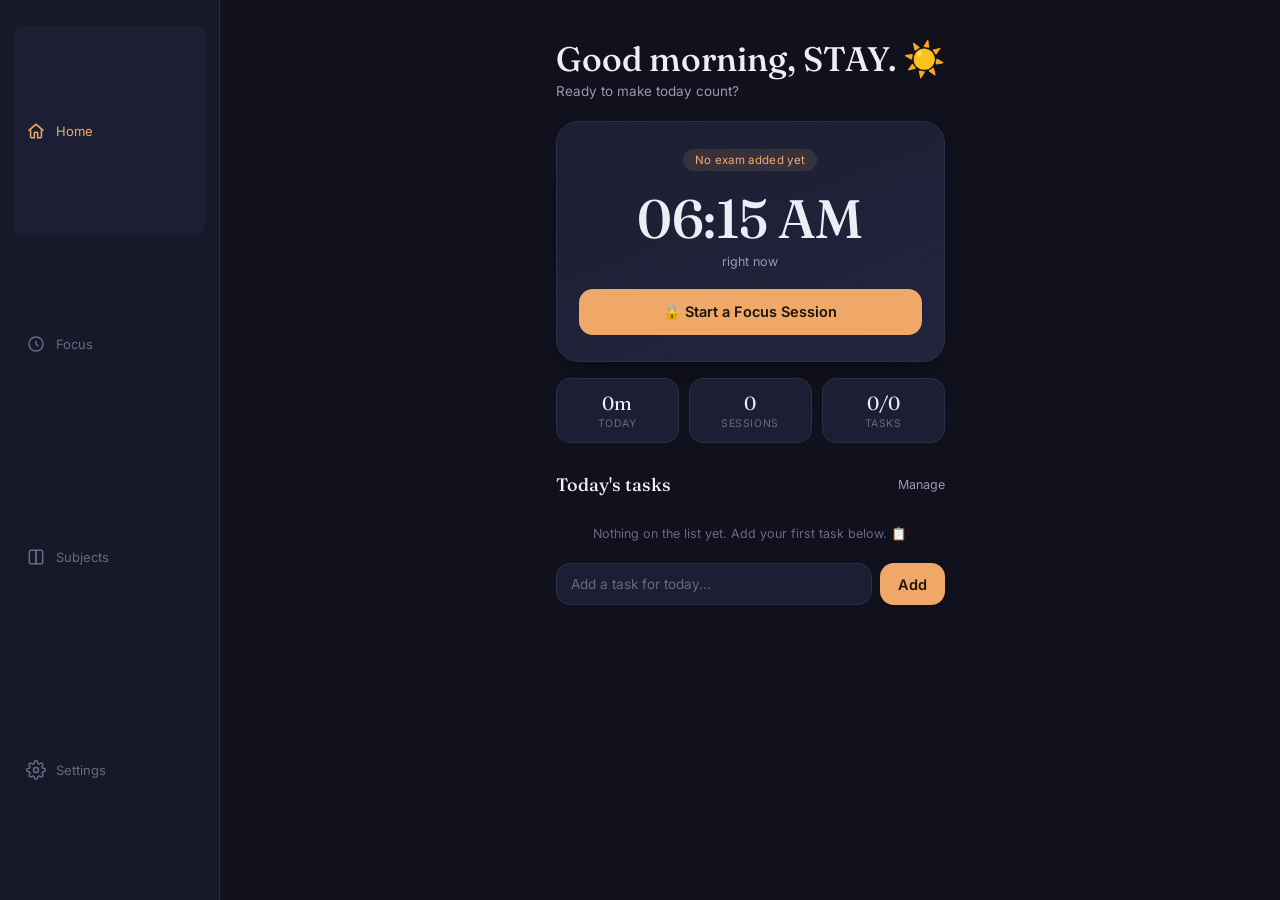
==== index.html @ 5c493c06 "Add files via upload" ====
<!DOCTYPE html>
<html lang="en">
<head>
<meta charset="UTF-8">
<meta name="viewport" content="width=device-width, initial-scale=1, viewport-fit=cover">
<title>STAY Room — Study, Focus, Grow</title>
<meta name="theme-color" content="#10111c">
<link rel="manifest" href="manifest.json">
<link rel="icon" href="icon-192.png">
<link rel="apple-touch-icon" href="icon-192.png">
<link rel="stylesheet" href="style.css">
</head>
<body data-theme="dark">
<div id="app">

  <!-- ============ SIDE / BOTTOM NAV ============ -->
  <nav id="bottomNav">
    <button class="nav-item active" data-view="home">
      <svg viewBox="0 0 24 24" fill="none" stroke="currentColor" stroke-width="1.8"><path d="M3 11.5 12 4l9 7.5"/><path d="M5.5 10v9a1 1 0 0 0 1 1H10v-5.5a1 1 0 0 1 1-1h2a1 1 0 0 1 1 1V20h3.5a1 1 0 0 0 1-1v-9"/></svg>
      <span>Home</span>
    </button>
    <button class="nav-item" data-view="focus">
      <svg viewBox="0 0 24 24" fill="none" stroke="currentColor" stroke-width="1.8"><circle cx="12" cy="12" r="8.5"/><path d="M12 8v4l2.6 2.6"/></svg>
      <span>Focus</span>
    </button>
    <button class="nav-item" data-view="subjects">
      <svg viewBox="0 0 24 24" fill="none" stroke="currentColor" stroke-width="1.8"><path d="M4 5.5A1.5 1.5 0 0 1 5.5 4H12v16H5.5A1.5 1.5 0 0 1 4 18.5v-13Z"/><path d="M20 5.5A1.5 1.5 0 0 0 18.5 4H12v16h6.5a1.5 1.5 0 0 0 1.5-1.5v-13Z"/></svg>
      <span>Subjects</span>
    </button>
    <button class="nav-item" data-view="settings">
      <svg viewBox="0 0 24 24" fill="none" stroke="currentColor" stroke-width="1.8"><circle cx="12" cy="12" r="3"/><path d="M19.4 15a1.65 1.65 0 0 0 .33 1.82l.06.06a2 2 0 1 1-2.83 2.83l-.06-.06a1.65 1.65 0 0 0-1.82-.33 1.65 1.65 0 0 0-1 1.51V21a2 2 0 1 1-4 0v-.09a1.65 1.65 0 0 0-1.08-1.51 1.65 1.65 0 0 0-1.82.33l-.06.06a2 2 0 1 1-2.83-2.83l.06-.06a1.65 1.65 0 0 0 .33-1.82 1.65 1.65 0 0 0-1.51-1H3a2 2 0 1 1 0-4h.09a1.65 1.65 0 0 0 1.51-1.08 1.65 1.65 0 0 0-.33-1.82l-.06-.06a2 2 0 1 1 2.83-2.83l.06.06a1.65 1.65 0 0 0 1.82.33H9a1.65 1.65 0 0 0 1-1.51V3a2 2 0 1 1 4 0v.09a1.65 1.65 0 0 0 1 1.51 1.65 1.65 0 0 0 1.82-.33l.06-.06a2 2 0 1 1 2.83 2.83l-.06.06a1.65 1.65 0 0 0-.33 1.82V9a1.65 1.65 0 0 0 1.51 1H21a2 2 0 1 1 0 4h-.09a1.65 1.65 0 0 0-1.51 1Z"/></svg>
      <span>Settings</span>
    </button>
  </nav>

  <div style="flex:1; display:flex; flex-direction:column;">
    <!-- ============ TOP HERO (mobile only) ============ -->
    <div class="top-hero">
      <img src="stay-room-bg.jpg" alt="">
      <div class="top-hero-content">
        <div class="brand-mark"><span class="dot"></span><span>STAY ROOM</span></div>
        <div class="mode-chip" id="modeChipTop">⭐ STAY Mode</div>
      </div>
    </div>

    <main>

      <!-- ============ HOME VIEW ============ -->
      <section class="view active" id="view-home">
        <div class="greeting">
          <h1 id="greetingText">Good evening, STAY.</h1>
          <p id="dateText">Loading date…</p>
        </div>

        <div class="focus-card">
          <span class="subj-tag" id="nextExamTag">No exam added yet</span>
          <div class="big-time" id="liveClock">--:--</div>
          <div class="sub-label">right now</div>
          <button class="btn-primary" data-goto="focus">🔒 Start a Focus Session</button>
        </div>

        <div class="stat-row">
          <div class="stat-pill"><div class="n" id="statToday">0m</div><div class="l">Today</div></div>
          <div class="stat-pill"><div class="n" id="statSessions">0</div><div class="l">Sessions</div></div>
          <div class="stat-pill"><div class="n" id="statTasks">0/0</div><div class="l">Tasks</div></div>
        </div>

        <div class="section-head">
          <h2>Today's tasks</h2>
          <button data-goto="subjects">Manage</button>
        </div>
        <div id="taskList"></div>
        <div style="display:flex; gap:8px; margin-top:4px;">
          <input class="text-input" id="quickTaskInput" placeholder="Add a task for today…">
          <button class="btn-primary" style="width:auto; padding:0 18px; margin:0;" id="quickTaskAdd">Add</button>
        </div>
      </section>

      <!-- ============ FOCUS VIEW ============ -->
      <section class="view" id="view-focus">
        <div class="greeting"><h1>Focus Room</h1><p>Set it up, then disappear into it.</p></div>

        <div class="focus-setup">
          <div>
            <span class="field-label">Subject</span>
            <input class="text-input" id="focusSubject" placeholder="e.g. Physics">
          </div>
          <div>
            <span class="field-label">Topic / goal (optional)</span>
            <input class="text-input" id="focusTopic" placeholder="e.g. Electrostatics — finish NCERT Qs">
          </div>
          <div>
            <span class="field-label">Duration</span>
            <div class="chip-row" id="durationChips">
              <button class="chip" data-min="15">15 min</button>
              <button class="chip" data-min="25">25 min</button>
              <button class="chip selected" data-min="45">45 min</button>
              <button class="chip" data-min="60">60 min</button>
              <button class="chip" data-min="90">90 min</button>
            </div>
          </div>
          <div>
            <span class="field-label">Study audio</span>
            <div class="chip-row" id="audioChips">
              <button class="chip selected" data-audio="silent">🔇 Silent</button>
              <button class="chip" data-audio="loud">🔊 Loud study</button>
              <button class="chip" data-audio="own">🎧 My own music</button>
            </div>
          </div>
          <button class="btn-primary" id="beginFocusBtn">Begin Session</button>
        </div>
      </section>

      <!-- ============ SUBJECTS VIEW ============ -->
      <section class="view" id="view-subjects">
        <div class="greeting"><h1>Subjects</h1><p>Your subjects, your system — add whatever you're studying.</p></div>

        <div style="display:flex; gap:8px; margin:18px 0;">
          <input class="text-input" id="subjectInput" placeholder="Add a subject…">
          <button class="btn-primary" style="width:auto; padding:0 18px; margin:0;" id="subjectAdd">Add</button>
        </div>

        <div id="subjectList"></div>
      </section>

      <!-- ============ SETTINGS VIEW ============ -->
      <section class="view" id="view-settings">
        <div class="greeting"><h1>Settings</h1><p>Made with 🌷, kept on your device.</p></div>

        <div class="settings-group" style="margin-top:18px;">
          <div class="settings-row">
            <div>
              <div class="settings-row-label">STAY Mode ⭐</div>
              <div class="settings-row-desc">Fandom flavor: themes, mascots, easter eggs</div>
            </div>
            <button class="toggle on" id="toggleStayMode"></button>
          </div>
          <div class="settings-row">
            <div>
              <div class="settings-row-label">Light appearance</div>
              <div class="settings-row-desc">Switch off Night Study for a lighter look</div>
            </div>
            <button class="toggle" id="toggleTheme"></button>
          </div>
        </div>

        <div class="settings-group">
          <div class="settings-row">
            <div>
              <div class="settings-row-label">Your name</div>
              <div class="settings-row-desc">Used only for your greeting</div>
            </div>
            <input class="text-input" id="nameInput" style="width:120px; padding:8px 10px; text-align:right;" placeholder="STAY">
          </div>
        </div>

        <div class="settings-group">
          <div class="settings-row">
            <div>
              <div class="settings-row-label">Export my data</div>
              <div class="settings-row-desc">Download a backup file</div>
            </div>
            <button id="exportBtn" style="font-size:13px; color:var(--amber); font-weight:600;">Export</button>
          </div>
          <div class="settings-row">
            <div>
              <div class="settings-row-label">Clear my data</div>
              <div class="settings-row-desc">Removes everything stored on this device</div>
            </div>
            <button class="danger-btn" id="clearDataBtn">Clear</button>
          </div>
        </div>

        <p class="settings-note">🔏 Your study data — tasks, subjects, sessions, notes — stays stored locally on this device. Nothing is uploaded to a server. This is an independent fan-made project and is not affiliated with, endorsed by, or officially connected to Stray Kids or JYP Entertainment.</p>

        <div class="section-head" style="margin-top:26px;"><h2>🌷 About the Creator</h2></div>
        <div class="creator-card">
          <div class="creator-avatar">🌸</div>
          <p class="creator-hi">Hiii!! I'm Tulika (aka Tuli 🌸)</p>
          <p class="creator-bio">I made STAY ROOM as a little fan-made project for STAYs. 🐰💗</p>
          <div class="creator-links">
            <a href="https://youtube.com/@minberrydiary?si=9-ykiPeArmCa72M3" target="_blank" rel="noopener">📺 YouTube — @minberrydiary</a>
            <a href="https://www.tiktok.com/@_.minberry_" target="_blank" rel="noopener">📱 TikTok — @_.minberry_</a>
            <a href="https://www.instagram.com/changbins_big.bakery" target="_blank" rel="noopener">📸 Instagram — @changbins_big.bakery</a>
            <a href="https://www.instagram.com/.minberry" target="_blank" rel="noopener">📸 Instagram (personal) — @.minberry</a>
          </div>
          <p class="creator-sign">Made with a little creativity, a lot of STAY love, and one very determined Tulika. 🌷💗</p>
        </div>

        <div class="version-tag">STAY ROOM · v1.0.0</div>
      </section>

    </main>
  </div>
</div>

<!-- ============ DEEP FOCUS OVERLAY ============ -->
<div id="focusOverlay">
  <button class="focus-exit" id="exitFocusBtn">End session ✕</button>
  <div class="focus-subject" id="ofSubject">SUBJECT</div>
  <div class="focus-topic" id="ofTopic">Topic</div>
  <div class="focus-timer" id="ofTimer">45:00</div>
  <div class="focus-bar"><div class="focus-bar-fill" id="ofBar"></div></div>
  <div class="focus-controls">
    <button class="focus-btn" id="ofPauseBtn">Pause</button>
    <button class="focus-btn primary" id="ofFinishBtn">Finish early</button>
  </div>
</div>

<div id="toast"></div>

<script src="app.js"></script>
</body>
</html>
---- style.css ----
@import url('https://fonts.googleapis.com/css2?family=Fraunces:opsz,wght@9..144,400;9..144,500;9..144,600&family=Inter:wght@400;500;600;700&display=swap');

:root{
  --bg: #10111c;
  --bg-elevated: #171929;
  --card: #1c1f33;
  --card-soft: #21243b;
  --border: #2b2e47;
  --text: #eeecf7;
  --text-dim: #9997b3;
  --text-faint: #6a6884;
  --amber: #f0a868;
  --amber-dim: #a97b52;
  --lavender: #b6a6e0;
  --pink: #e2a0c2;
  --green: #8fc9a9;
  --danger: #e08a8a;
  --radius-lg: 22px;
  --radius-md: 14px;
  --radius-sm: 9px;
  --shadow: 0 18px 40px -20px rgba(0,0,0,0.55);
  --font-display: 'Fraunces', serif;
  --font-body: 'Inter', sans-serif;
}

[data-theme="light"]{
  --bg: #f3efe6;
  --bg-elevated: #ffffff;
  --card: #ffffff;
  --card-soft: #ece5d6;
  --border: #ddd4c0;
  --text: #241f2e;
  --text-dim: #6b6478;
  --text-faint: #9a94a8;
  --amber: #c97a3a;
  --amber-dim: #e0a868;
  --lavender: #7a63b8;
  --shadow: 0 18px 40px -24px rgba(80,60,30,0.35);
}

*{box-sizing:border-box; margin:0; padding:0;}
html,body{height:100%;}
body{
  font-family: var(--font-body);
  background: var(--bg);
  color: var(--text);
  -webkit-font-smoothing: antialiased;
  overflow-x: hidden;
  transition: background .35s ease, color .35s ease;
}
button{font-family:inherit; cursor:pointer; border:none; background:none; color:inherit;}
input, select{font-family:inherit; color:inherit;}
::selection{background: var(--amber); color:#10111c;}
@media (prefers-reduced-motion: reduce){
  *{animation-duration:.001ms !important; transition-duration:.001ms !important;}
}

/* ---------- App shell ---------- */
#app{
  max-width: 1180px;
  margin: 0 auto;
  min-height: 100vh;
  display: flex;
  flex-direction: column;
}

.top-hero{
  position: relative;
  overflow: hidden;
  border-radius: 0 0 var(--radius-lg) var(--radius-lg);
  min-height: 180px;
}
.top-hero img{
  width:100%; height:100%; object-fit: cover;
  position:absolute; inset:0;
  filter: brightness(.55) saturate(1.05);
}
.top-hero::after{
  content:"";
  position:absolute; inset:0;
  background: linear-gradient(180deg, rgba(16,17,28,0.15) 0%, var(--bg) 96%);
}
.top-hero-content{
  position:relative; z-index:2;
  padding: 18px 20px 40px;
  display:flex; align-items:center; justify-content:space-between;
}
.brand-mark{
  display:flex; align-items:center; gap:10px;
}
.brand-mark .dot{
  width:8px; height:8px; border-radius:50%;
  background: var(--amber);
  box-shadow: 0 0 10px 2px var(--amber);
}
.brand-mark span{
  font-family: var(--font-display);
  font-size: 15px;
  letter-spacing: .04em;
  color: var(--text);
}
.mode-chip{
  font-size: 11px;
  padding: 5px 11px;
  border-radius: 100px;
  background: rgba(255,255,255,0.08);
  backdrop-filter: blur(6px);
  color: var(--text);
  border: 1px solid rgba(255,255,255,0.14);
}

main{
  flex:1;
  padding: 0 20px 100px;
}

.view{ display:none; animation: rise .35s ease; }
.view.active{ display:block; }
@keyframes rise{ from{opacity:0; transform:translateY(8px);} to{opacity:1; transform:translateY(0);} }

/* ---------- Home ---------- */
.greeting{
  margin-top: -26px;
  position:relative; z-index: 3;
}
.greeting h1{
  font-family: var(--font-display);
  font-weight: 500;
  font-size: clamp(26px, 4vw, 34px);
  line-height: 1.15;
}
.greeting p{
  color: var(--text-dim);
  font-size: 13.5px;
  margin-top: 4px;
}

.focus-card{
  margin-top: 22px;
  background: linear-gradient(160deg, var(--card) 0%, var(--card-soft) 100%);
  border: 1px solid var(--border);
  border-radius: var(--radius-lg);
  padding: 26px 22px;
  box-shadow: var(--shadow);
  text-align:center;
}
.focus-card .subj-tag{
  display:inline-block;
  font-size: 11.5px;
  letter-spacing:.03em;
  color: var(--amber);
  background: rgba(240,168,104,0.12);
  padding: 4px 12px;
  border-radius: 100px;
  margin-bottom: 14px;
}
.focus-card .big-time{
  font-family: var(--font-display);
  font-size: clamp(40px, 9vw, 54px);
  font-weight: 500;
  letter-spacing: -0.01em;
}
.focus-card .sub-label{
  color: var(--text-dim);
  font-size: 12.5px;
  margin-top: 2px;
}
.btn-primary{
  margin-top: 20px;
  width:100%;
  padding: 14px;
  border-radius: var(--radius-md);
  background: var(--amber);
  color: #1a1408;
  font-weight: 600;
  font-size: 14.5px;
  transition: transform .15s ease, filter .15s ease;
}
.btn-primary:active{ transform: scale(.98); }
.btn-primary:hover{ filter: brightness(1.06); }

.stat-row{
  display:grid; grid-template-columns: repeat(3,1fr);
  gap: 10px; margin-top: 16px;
}
.stat-pill{
  background: var(--card);
  border: 1px solid var(--border);
  border-radius: var(--radius-md);
  padding: 12px 10px;
  text-align:center;
}
.stat-pill .n{ font-family: var(--font-display); font-size: 19px; }
.stat-pill .l{ font-size: 10.5px; color: var(--text-faint); margin-top: 2px; text-transform: uppercase; letter-spacing:.05em; }

.section-head{
  display:flex; align-items:center; justify-content:space-between;
  margin: 30px 0 12px;
}
.section-head h2{
  font-family: var(--font-display);
  font-weight: 500;
  font-size: 18px;
}
.section-head button{
  font-size: 12.5px; color: var(--text-dim);
}

.task-row{
  display:flex; align-items:center; gap: 12px;
  background: var(--card);
  border: 1px solid var(--border);
  border-radius: var(--radius-md);
  padding: 13px 14px;
  margin-bottom: 9px;
}
.task-row.done{ opacity:.5; }
.task-row.done .task-title{ text-decoration: line-through; }
.check{
  width:20px; height:20px; border-radius:7px;
  border: 1.5px solid var(--text-faint);
  flex-shrink:0;
  display:flex; align-items:center; justify-content:center;
  font-size: 12px;
  transition: all .15s ease;
}
.task-row.done .check{ background: var(--green); border-color: var(--green); color:#0e2318; }
.task-title{ font-size: 13.5px; flex:1; }
.task-subject{ font-size: 11px; color: var(--text-faint); }
.empty-note{
  color: var(--text-faint); font-size: 12.5px;
  padding: 18px 4px; text-align:center;
}

/* ---------- Focus Room ---------- */
.focus-setup{
  display:flex; flex-direction:column; gap: 16px;
  margin-top: 18px;
}
.field-label{
  font-size: 11.5px; text-transform: uppercase; letter-spacing:.06em;
  color: var(--text-faint); margin-bottom: 8px; display:block;
}
.chip-row{ display:flex; flex-wrap:wrap; gap:8px; }
.chip{
  padding: 9px 15px;
  border-radius: 100px;
  background: var(--card);
  border: 1px solid var(--border);
  font-size: 13px;
  color: var(--text-dim);
}
.chip.selected{
  background: var(--amber);
  color: #1a1408;
  border-color: var(--amber);
  font-weight: 600;
}
.text-input{
  width:100%; padding: 12px 14px;
  background: var(--card);
  border: 1px solid var(--border);
  border-radius: var(--radius-md);
  font-size: 13.5px;
  color: var(--text);
}
.text-input::placeholder{ color: var(--text-faint); }

/* Deep focus overlay */
#focusOverlay{
  position: fixed; inset:0; z-index: 50;
  background: var(--bg);
  display:none;
  flex-direction:column; align-items:center; justify-content:center;
  text-align:center;
  gap: 6px;
}
#focusOverlay.active{ display:flex; }
.focus-subject{
  font-size: 12.5px; letter-spacing:.08em; text-transform:uppercase;
  color: var(--text-faint);
}
.focus-topic{
  font-family: var(--font-display);
  font-size: clamp(20px, 4vw, 26px);
  color: var(--text-dim);
  margin-bottom: 18px;
}
.focus-timer{
  font-family: var(--font-display);
  font-size: clamp(56px, 14vw, 96px);
  font-weight: 500;
  letter-spacing: -0.02em;
  font-variant-numeric: tabular-nums;
}
.focus-bar{
  width: 200px; height:3px; border-radius:2px;
  background: var(--border);
  margin: 22px 0 26px;
  overflow:hidden;
}
.focus-bar-fill{ height:100%; background: var(--amber); width:0%; transition: width 1s linear; }
.focus-controls{ display:flex; gap:14px; }
.focus-btn{
  padding: 11px 22px;
  border-radius: 100px;
  border: 1px solid var(--border);
  font-size: 13px; color: var(--text-dim);
}
.focus-btn.primary{ background: var(--amber); color:#1a1408; border-color: var(--amber); font-weight:600; }
.focus-exit{
  position:absolute; top:22px; right:22px;
  font-size: 12px; color: var(--text-faint);
}

/* ---------- Subjects ---------- */
.subject-card{
  background: var(--card);
  border: 1px solid var(--border);
  border-radius: var(--radius-md);
  padding: 15px;
  margin-bottom: 10px;
}
.subject-top{ display:flex; align-items:center; justify-content:space-between; }
.subject-name{ font-size: 14.5px; font-weight:600; }
.subject-pct{ font-size: 12px; color: var(--amber); }
.progress-track{
  height:5px; border-radius:3px; background: var(--card-soft);
  margin-top:10px; overflow:hidden;
}
.progress-fill{ height:100%; background: var(--lavender); }

/* ---------- Settings ---------- */
.settings-group{
  background: var(--card);
  border: 1px solid var(--border);
  border-radius: var(--radius-md);
  margin-bottom: 16px;
  overflow:hidden;
}
.settings-row{
  display:flex; align-items:center; justify-content:space-between;
  padding: 15px 16px;
  border-bottom: 1px solid var(--border);
}
.settings-row:last-child{ border-bottom:none; }
.settings-row-label{ font-size: 13.5px; }
.settings-row-desc{ font-size: 11.5px; color: var(--text-faint); margin-top:2px; }
.toggle{
  width: 42px; height: 24px; border-radius: 100px;
  background: var(--border);
  position:relative;
  transition: background .2s ease;
  flex-shrink:0;
}
.toggle.on{ background: var(--amber); }
.toggle::after{
  content:"";
  position:absolute; top:3px; left:3px;
  width:18px; height:18px; border-radius:50%;
  background: var(--bg-elevated);
  transition: transform .2s ease;
}
.toggle.on::after{ transform: translateX(18px); }
.settings-note{
  font-size: 11.5px; color: var(--text-faint);
  line-height:1.6; padding: 4px 2px 0;
}
.danger-btn{
  color: var(--danger); font-size: 13px; font-weight:500;
}
.creator-card{
  background: linear-gradient(160deg, var(--card) 0%, var(--card-soft) 100%);
  border: 1px solid var(--border);
  border-radius: var(--radius-lg);
  padding: 22px 20px;
  text-align: center;
}
.creator-avatar{
  width:46px; height:46px; margin:0 auto 10px;
  border-radius: 50%;
  background: rgba(240,168,104,0.14);
  display:flex; align-items:center; justify-content:center;
  font-size: 20px;
}
.creator-hi{ font-size: 14px; font-weight:600; }
.creator-bio{ font-size: 12.5px; color: var(--text-dim); margin-top:4px; }
.creator-links{
  display:flex; flex-direction:column; gap:8px;
  margin: 16px 0 14px;
}
.creator-links a{
  display:block;
  font-size: 12.5px;
  color: var(--text);
  background: var(--bg-elevated);
  border: 1px solid var(--border);
  border-radius: var(--radius-sm);
  padding: 10px 12px;
  text-decoration: none;
  transition: border-color .15s ease, transform .15s ease;
}
.creator-links a:hover{ border-color: var(--amber); transform: translateY(-1px); }
.creator-sign{ font-size: 11.5px; color: var(--text-faint); line-height:1.6; }

.version-tag{
  text-align:center; color: var(--text-faint); font-size:11px;
  margin: 20px 0 6px;
}

/* ---------- Bottom nav ---------- */
nav#bottomNav{
  position: fixed; bottom:0; left:0; right:0; z-index: 30;
  background: var(--bg-elevated);
  border-top: 1px solid var(--border);
  display:flex;
}
nav#bottomNav .nav-item{
  flex:1; display:flex; flex-direction:column; align-items:center; gap:4px;
  padding: 11px 0 calc(9px + env(safe-area-inset-bottom));
  font-size: 10.5px;
  color: var(--text-faint);
}
nav#bottomNav .nav-item.active{ color: var(--amber); }
nav#bottomNav .nav-item svg{ width:20px; height:20px; }

/* ---------- Desktop ---------- */
@media (min-width: 860px){
  #app{ flex-direction: row; max-width: none; }
  .top-hero{ display:none; }
  nav#bottomNav{
    position: sticky; top:0; left:0; height:100vh;
    width: 220px; flex-direction:column;
    border-top:none; border-right:1px solid var(--border);
    padding: 26px 14px; gap: 4px;
    align-items: stretch;
  }
  nav#bottomNav .nav-item{
    flex-direction:row; justify-content:flex-start; gap:10px;
    padding: 11px 12px; border-radius: var(--radius-sm);
    font-size: 13px;
  }
  nav#bottomNav .nav-item.active{ background: var(--card); }
  main{ flex:1; max-width: 640px; margin: 0 auto; padding: 40px 24px 60px; }
  .top-hero-content{ display:none; }
  .greeting{ margin-top:0; }
}

/* toast */
#toast{
  position: fixed; bottom: 90px; left:50%; transform: translateX(-50%) translateY(20px);
  background: var(--bg-elevated); border:1px solid var(--border);
  padding: 11px 18px; border-radius: 100px;
  font-size: 12.5px; z-index: 60;
  opacity:0; pointer-events:none;
  transition: all .25s ease;
}
#toast.show{ opacity:1; transform: translateX(-50%) translateY(0); }
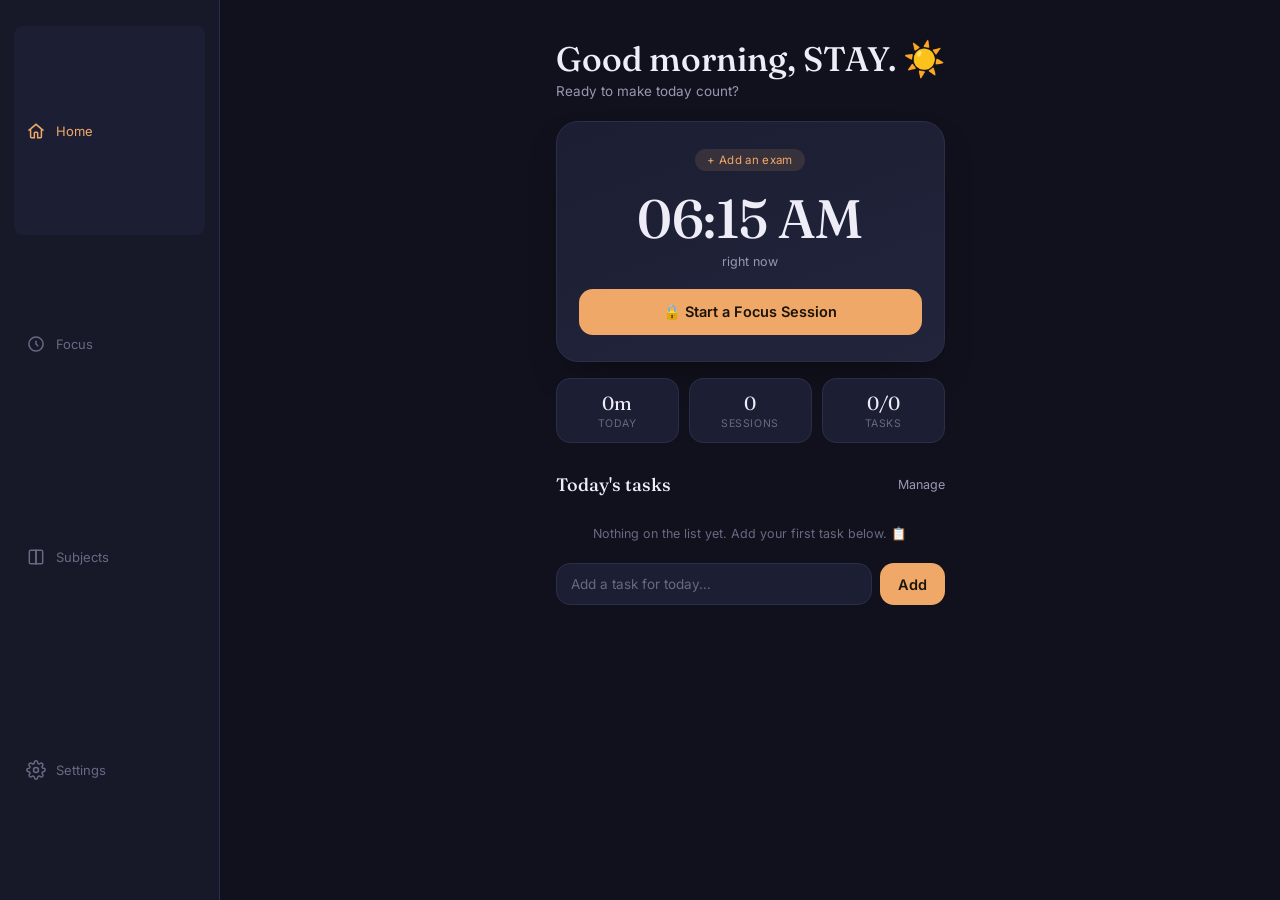
==== commit dcb8a1a0: "Add files via upload" ====
--- a/index.html
+++ b/index.html
@@ -53,10 +53,21 @@
         </div>
 
         <div class="focus-card">
-          <span class="subj-tag" id="nextExamTag">No exam added yet</span>
+          <span class="subj-tag" id="nextExamTag" style="cursor:pointer;">No exam added yet</span>
           <div class="big-time" id="liveClock">--:--</div>
           <div class="sub-label">right now</div>
           <button class="btn-primary" data-goto="focus">🔒 Start a Focus Session</button>
+        </div>
+
+        <div class="exam-editor" id="examEditor" style="display:none;">
+          <span class="field-label">Exam name</span>
+          <input class="text-input" id="examLabelInput" placeholder="e.g. Chemistry Board Exam">
+          <span class="field-label" style="margin-top:12px;">Exam date</span>
+          <input class="text-input" id="examDateInput" type="date">
+          <div style="display:flex; gap:8px; margin-top:14px;">
+            <button class="btn-primary" style="margin:0;" id="examSaveBtn">Save</button>
+            <button class="focus-btn" id="examRemoveBtn">Remove</button>
+          </div>
         </div>
 
         <div class="stat-row">
--- a/style.css
+++ b/style.css
@@ -135,6 +135,14 @@
   margin-top: 4px;
 }
 
+.exam-editor{
+  background: var(--card);
+  border: 1px solid var(--border);
+  border-radius: var(--radius-md);
+  padding: 16px;
+  margin-top: 12px;
+}
+
 .focus-card{
   margin-top: 22px;
   background: linear-gradient(160deg, var(--card) 0%, var(--card-soft) 100%);
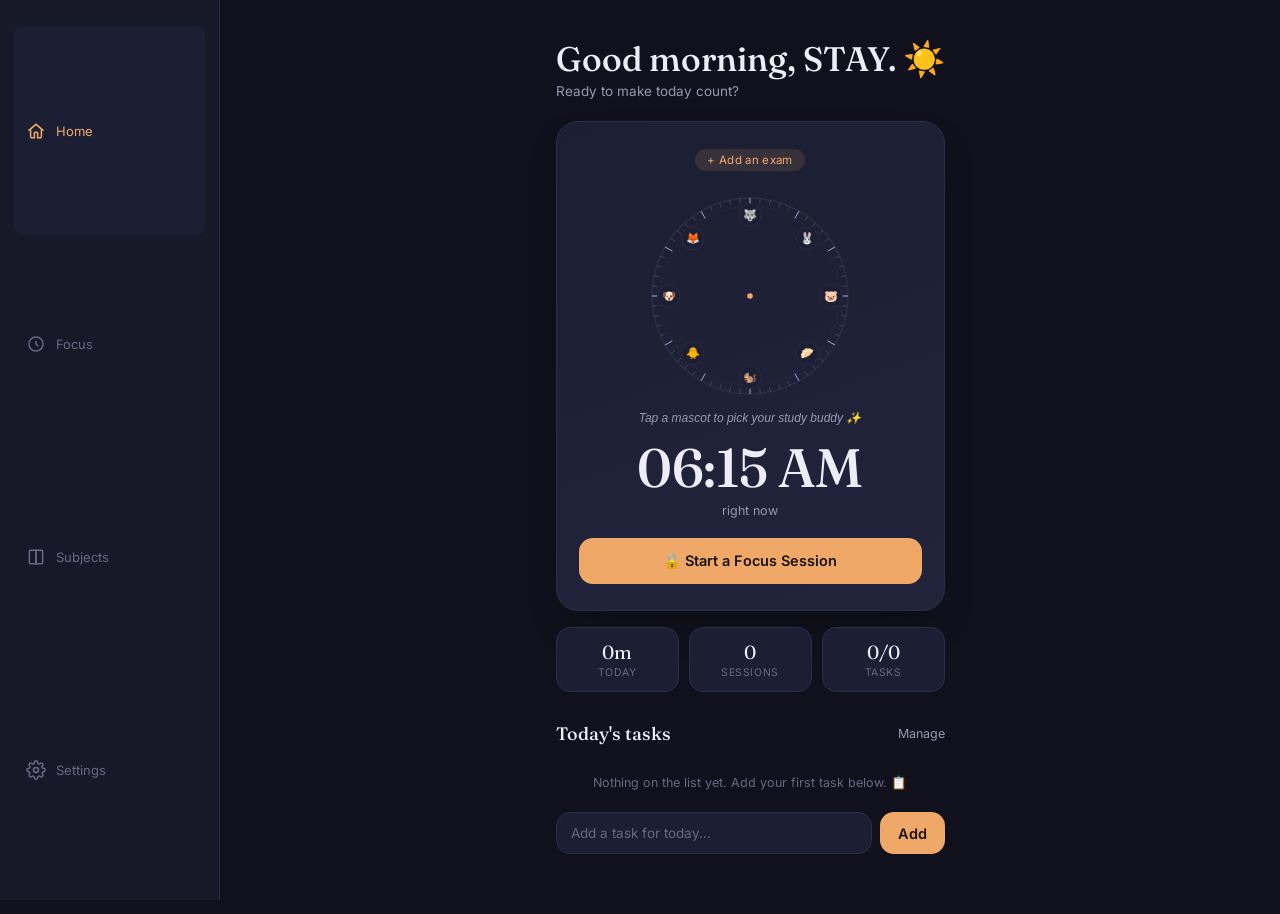
==== commit 57d536b5: "Add files via upload" ====
--- a/index.html
+++ b/index.html
@@ -11,6 +11,11 @@
 <link rel="stylesheet" href="style.css">
 </head>
 <body data-theme="dark">
+<div id="rotatePrompt">
+  <div class="rotate-icon">📱↻</div>
+  <p>STAY Room is made for landscape.<br>Rotate your device to continue 🔄</p>
+</div>
+
 <div id="app">
 
   <!-- ============ SIDE / BOTTOM NAV ============ -->
@@ -54,6 +59,23 @@
 
         <div class="focus-card">
           <span class="subj-tag" id="nextExamTag" style="cursor:pointer;">No exam added yet</span>
+
+          <div class="compass-wrap">
+            <svg id="compassSvg" viewBox="0 0 300 300" class="compass-svg" aria-hidden="true">
+              <circle class="compass-ring-outer" cx="150" cy="150" r="140"/>
+              <circle class="compass-ring-inner" cx="150" cy="150" r="128"/>
+              <g id="compassTicks"></g>
+              <g id="compassNodes"></g>
+              <g id="compassHands">
+                <line id="hourHand" class="hand hour-hand" x1="150" y1="150" x2="150" y2="98"/>
+                <line id="minuteHand" class="hand minute-hand" x1="150" y1="150" x2="150" y2="72"/>
+                <line id="secondHand" class="hand second-hand" x1="150" y1="150" x2="150" y2="60"/>
+              </g>
+              <circle cx="150" cy="150" r="4" class="hand-pivot"/>
+            </svg>
+          </div>
+          <div class="buddy-quote" id="buddyQuote">Tap a mascot to pick your study buddy ✨</div>
+
           <div class="big-time" id="liveClock">--:--</div>
           <div class="sub-label">right now</div>
           <button class="btn-primary" data-goto="focus">🔒 Start a Focus Session</button>
@@ -118,6 +140,25 @@
               <button class="chip" data-audio="own">🎧 My own music</button>
             </div>
           </div>
+
+          <div>
+            <span class="field-label">Ambient sounds</span>
+            <div class="ambient-sliders">
+              <div class="ambient-row">
+                <span>🌧️ Gentle rain</span>
+                <input type="range" id="rainVolume" min="0" max="100" value="0">
+              </div>
+              <div class="ambient-row">
+                <span>✨ Deep space hum</span>
+                <input type="range" id="spaceVolume" min="0" max="100" value="0">
+              </div>
+              <div class="ambient-row">
+                <span>☕ Café ambiance</span>
+                <input type="range" id="cafeVolume" min="0" max="100" value="0">
+              </div>
+            </div>
+          </div>
+
           <button class="btn-primary" id="beginFocusBtn">Begin Session</button>
         </div>
       </section>
--- a/style.css
+++ b/style.css
@@ -55,6 +55,28 @@
   *{animation-duration:.001ms !important; transition-duration:.001ms !important;}
 }
 
+/* ---------- Rotate prompt (phones only) ---------- */
+#rotatePrompt{
+  display:none;
+}
+@media (max-width: 900px) and (orientation: portrait){
+  #rotatePrompt{
+    display:flex; flex-direction:column; align-items:center; justify-content:center;
+    position:fixed; inset:0; z-index:999;
+    background: var(--bg); color: var(--text); text-align:center; padding: 40px;
+  }
+  #app{ display:none; }
+}
+#rotatePrompt .rotate-icon{
+  font-size: 40px; margin-bottom: 16px;
+  animation: rotateHint 1.8s ease-in-out infinite;
+}
+#rotatePrompt p{ font-size: 14px; color: var(--text-dim); line-height:1.6; }
+@keyframes rotateHint{
+  0%, 100%{ transform: rotate(0deg); }
+  50%{ transform: rotate(-90deg); }
+}
+
 /* ---------- App shell ---------- */
 #app{
   max-width: 1180px;
@@ -377,6 +399,45 @@
 .danger-btn{
   color: var(--danger); font-size: 13px; font-weight:500;
 }
+/* ---------- Compass clock ---------- */
+.compass-wrap{
+  display:flex; justify-content:center;
+  margin: 6px 0 10px;
+}
+.compass-svg{ width: 210px; height: 210px; max-width:100%; }
+.compass-ring-outer{ fill:none; stroke: var(--border); stroke-width:2; }
+.compass-ring-inner{ fill:none; stroke: var(--border); stroke-width:1; opacity:.55; }
+.tick-major{ stroke: var(--lavender); stroke-width:1.4; }
+.tick-minor{ stroke: var(--text-faint); stroke-width:.7; }
+.hand{ stroke-linecap: round; transform-origin: 150px 150px; transition: transform .2s cubic-bezier(.4,2,.4,1); }
+.hour-hand{ stroke: var(--text); stroke-width:5; }
+.minute-hand{ stroke: var(--text); stroke-width:3.5; }
+.second-hand{ stroke: var(--amber); stroke-width:1.4; }
+.hand-pivot{ fill: var(--amber); }
+.compass-node{ cursor:pointer; }
+.compass-node .node-bg{
+  fill: var(--card); stroke: var(--border); stroke-width:1.2;
+  transition: fill .2s ease, stroke .2s ease, stroke-width .2s ease;
+}
+.compass-node.selected .node-bg{
+  stroke: var(--amber); stroke-width:2; fill: rgba(240,168,104,0.16);
+}
+.compass-node text{ pointer-events:none; }
+.buddy-quote{
+  text-align:center; font-size: 12px; color: var(--text-dim);
+  font-style: italic; min-height: 15px; margin-bottom: 8px;
+}
+
+/* ---------- Ambient sound sliders ---------- */
+.ambient-sliders{ display:flex; flex-direction:column; gap: 13px; }
+.ambient-row{
+  display:flex; align-items:center; justify-content:space-between; gap: 14px;
+  font-size: 12.5px; color: var(--text-dim);
+}
+.ambient-row input[type="range"]{
+  width: 140px; accent-color: var(--amber);
+}
+
 .creator-card{
   background: linear-gradient(160deg, var(--card) 0%, var(--card-soft) 100%);
   border: 1px solid var(--border);
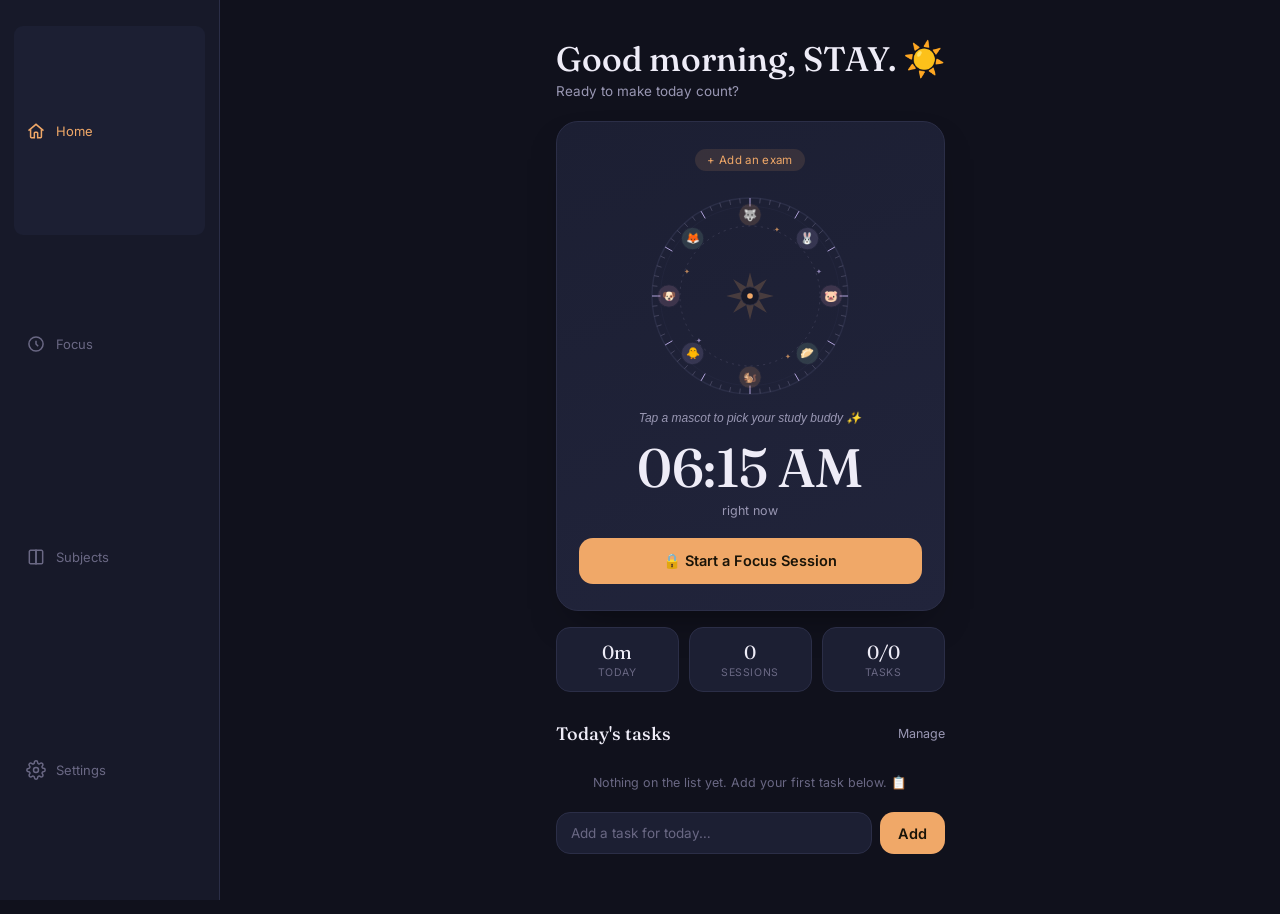
==== commit e0492a76: "Add files via upload" ====
--- a/index.html
+++ b/index.html
@@ -65,11 +65,27 @@
               <circle class="compass-ring-outer" cx="150" cy="150" r="140"/>
               <circle class="compass-ring-inner" cx="150" cy="150" r="128"/>
               <g id="compassTicks"></g>
+
+              <!-- dashed starry orbit -->
+              <circle class="compass-orbit" cx="150" cy="150" r="100"/>
+              <g class="orbit-stars">
+                <text x="184.2" y="59" class="orbit-star amber">✦</text>
+                <text x="244.0" y="118.8" class="orbit-star lav">✦</text>
+                <text x="200" y="239.6" class="orbit-star amber">✦</text>
+                <text x="73.4" y="217.3" class="orbit-star lav">✦</text>
+                <text x="56.0" y="118.8" class="orbit-star amber">✦</text>
+              </g>
+
+              <!-- central star core -->
+              <path class="compass-star" d="M150,116 L155.4,137.1 L174.0,126.0 L162.9,144.6 L184,150 L162.9,155.4 L174.0,174.0 L155.4,162.9 L150,184 L144.6,162.9 L126.0,174.0 L137.1,155.4 L116,150 L137.1,144.6 L126.0,126.0 L144.6,137.1 Z"/>
+              <circle class="compass-star-core" cx="150" cy="150" r="13"/>
+
               <g id="compassNodes"></g>
+
               <g id="compassHands">
-                <line id="hourHand" class="hand hour-hand" x1="150" y1="150" x2="150" y2="98"/>
-                <line id="minuteHand" class="hand minute-hand" x1="150" y1="150" x2="150" y2="72"/>
-                <line id="secondHand" class="hand second-hand" x1="150" y1="150" x2="150" y2="60"/>
+                <g id="hourHand" class="hand hour-hand"><path d="M150,150 L144.5,129 L150,96 L155.5,129 Z"/></g>
+                <g id="minuteHand" class="hand minute-hand"><path d="M150,150 L146.5,118 L150,66 L153.5,118 Z"/></g>
+                <line id="secondHand" class="hand second-hand" x1="150" y1="150" x2="150" y2="58"/>
               </g>
               <circle cx="150" cy="150" r="4" class="hand-pivot"/>
             </svg>
--- a/style.css
+++ b/style.css
@@ -407,12 +407,18 @@
 .compass-svg{ width: 210px; height: 210px; max-width:100%; }
 .compass-ring-outer{ fill:none; stroke: var(--border); stroke-width:2; }
 .compass-ring-inner{ fill:none; stroke: var(--border); stroke-width:1; opacity:.55; }
+.compass-orbit{ fill:none; stroke: var(--text-faint); stroke-width: 1; stroke-dasharray: 3 6; opacity: .45; }
+.orbit-star{ font-size: 10px; opacity: .75; }
+.orbit-star.amber{ fill: var(--amber); }
+.orbit-star.lav{ fill: var(--lavender); }
+.compass-star{ fill: var(--amber-dim); opacity: .3; }
+.compass-star-core{ fill: var(--bg-elevated); stroke: var(--border); stroke-width: 1; }
 .tick-major{ stroke: var(--lavender); stroke-width:1.4; }
 .tick-minor{ stroke: var(--text-faint); stroke-width:.7; }
-.hand{ stroke-linecap: round; transform-origin: 150px 150px; transition: transform .2s cubic-bezier(.4,2,.4,1); }
-.hour-hand{ stroke: var(--text); stroke-width:5; }
-.minute-hand{ stroke: var(--text); stroke-width:3.5; }
-.second-hand{ stroke: var(--amber); stroke-width:1.4; }
+.hand{ transform-origin: 150px 150px; transition: transform .2s cubic-bezier(.4,2,.4,1); }
+.hour-hand path{ fill: var(--text); }
+.minute-hand path{ fill: var(--text); }
+.second-hand{ stroke: var(--amber); stroke-width:1.4; stroke-linecap: round; }
 .hand-pivot{ fill: var(--amber); }
 .compass-node{ cursor:pointer; }
 .compass-node .node-bg{
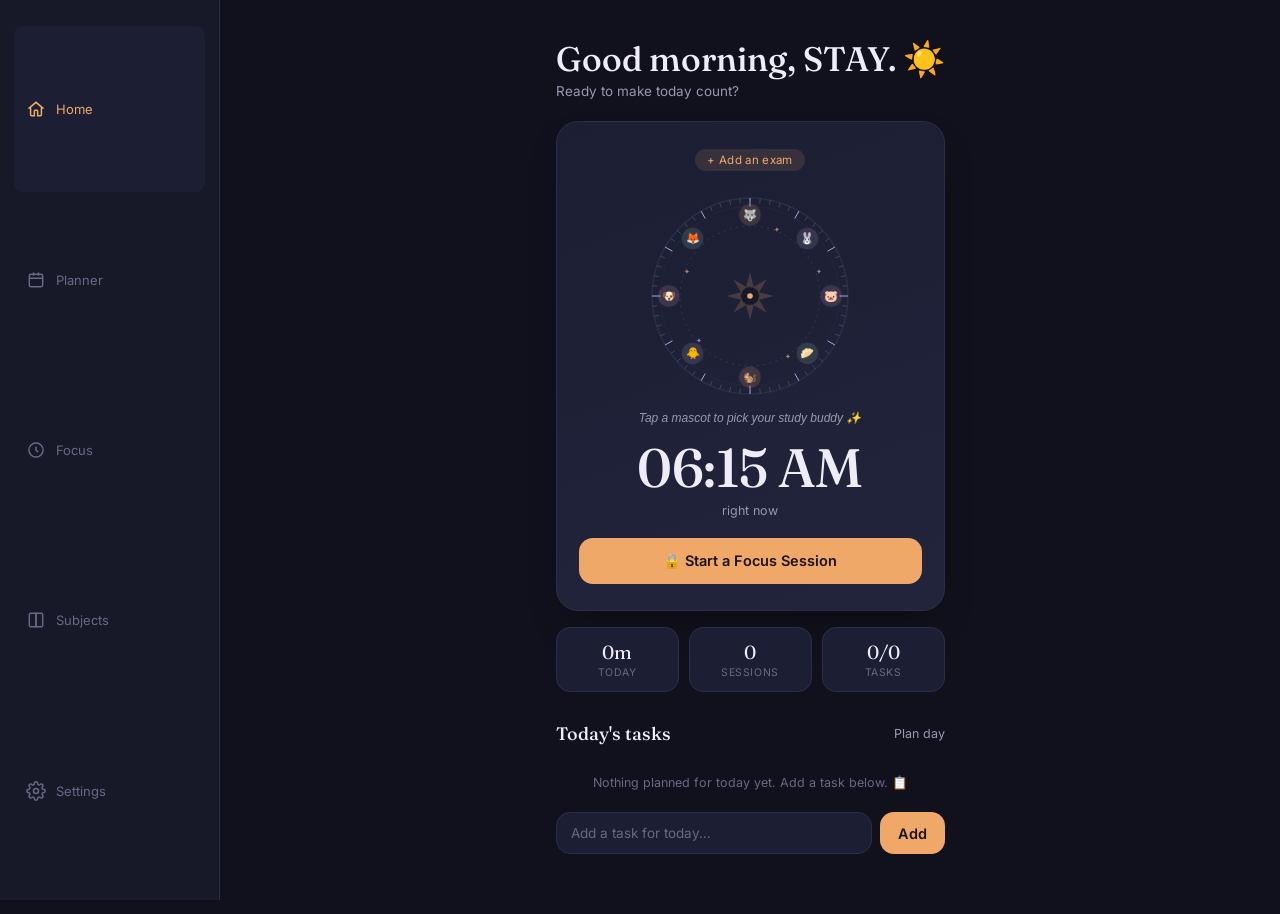
==== commit c755cb8b: "Add files via upload" ====
--- a/index.html
+++ b/index.html
@@ -24,6 +24,10 @@
       <svg viewBox="0 0 24 24" fill="none" stroke="currentColor" stroke-width="1.8"><path d="M3 11.5 12 4l9 7.5"/><path d="M5.5 10v9a1 1 0 0 0 1 1H10v-5.5a1 1 0 0 1 1-1h2a1 1 0 0 1 1 1V20h3.5a1 1 0 0 0 1-1v-9"/></svg>
       <span>Home</span>
     </button>
+    <button class="nav-item" data-view="planner">
+      <svg viewBox="0 0 24 24" fill="none" stroke="currentColor" stroke-width="1.8"><rect x="4" y="5" width="16" height="15" rx="2"/><path d="M4 10h16M9 3v4M15 3v4"/></svg>
+      <span>Planner</span>
+    </button>
     <button class="nav-item" data-view="focus">
       <svg viewBox="0 0 24 24" fill="none" stroke="currentColor" stroke-width="1.8"><circle cx="12" cy="12" r="8.5"/><path d="M12 8v4l2.6 2.6"/></svg>
       <span>Focus</span>
@@ -116,7 +120,7 @@
 
         <div class="section-head">
           <h2>Today's tasks</h2>
-          <button data-goto="subjects">Manage</button>
+          <button data-goto="planner">Plan day</button>
         </div>
         <div id="taskList"></div>
         <div style="display:flex; gap:8px; margin-top:4px;">
@@ -191,6 +195,79 @@
         <div id="subjectList"></div>
       </section>
 
+      <!-- ============ PLANNER VIEW ============ -->
+      <section class="view" id="view-planner">
+        <div class="greeting"><h1>Planner</h1><p>Plan just today, in four easy parts. If the day changes, plan again, not start over.</p></div>
+
+        <div class="date-bar">
+          <button class="icon-btn" id="datePrev" aria-label="Previous day">‹</button>
+          <input type="date" class="text-input date-input" id="dateInput">
+          <button class="icon-btn" id="dateNext" aria-label="Next day">›</button>
+          <button class="chip" id="dateToday">Today</button>
+        </div>
+        <div class="date-line" id="dateLine"></div>
+
+        <div class="card-lite">
+          <span class="field-label">Energy today</span>
+          <div class="chip-row" id="energyChips">
+            <button class="chip" data-energy="low">🌱 Low</button>
+            <button class="chip" data-energy="medium">⚡ Medium</button>
+            <button class="chip" data-energy="high">🔥 High</button>
+            <button class="chip" id="restToggle">🛌 Rest day</button>
+          </div>
+          <div class="energy-note" id="energyNote"></div>
+        </div>
+
+        <div class="card-lite">
+          <span class="field-label">Add to your plan</span>
+          <input class="text-input" id="planTitle" placeholder="e.g. Revise Electrostatics">
+          <div class="composer-row">
+            <select class="text-input" id="planSection" aria-label="Part of the day"></select>
+            <select class="text-input" id="planSize" aria-label="Task length">
+              <option value="short">Short · 15m</option>
+              <option value="medium" selected>Medium · 30m</option>
+              <option value="long">Long · 1h</option>
+            </select>
+          </div>
+          <div class="composer-row">
+            <select class="text-input" id="planKind" aria-label="Type">
+              <option value="task">Task</option>
+              <option value="revision">Revision</option>
+              <option value="assignment">Assignment</option>
+            </select>
+            <select class="text-input" id="planSubject" aria-label="Subject"></select>
+          </div>
+          <div id="planDeadlineRow" style="display:none; margin-top:8px;">
+            <span class="field-label">Deadline</span>
+            <input type="date" class="text-input" id="planDeadline">
+          </div>
+          <button class="btn-primary" id="planAddBtn" style="margin-top:12px;">Add to plan</button>
+        </div>
+
+        <div id="sectionList" style="margin-top:14px;"></div>
+
+        <div class="section-head"><h2>📌 Pending</h2></div>
+        <div id="pendingList"></div>
+
+        <div class="section-head"><h2>📅 Deadlines</h2></div>
+        <div id="deadlineList"></div>
+
+        <div class="section-head"><h2>📔 Diary and reflection</h2></div>
+        <div class="card-lite">
+          <span class="field-label">How was today?</span>
+          <div class="mood-row" id="moodRow"></div>
+          <span class="field-label" style="margin-top:14px;">What happened today</span>
+          <textarea class="text-input diary-text" id="diaryHappened" rows="3" placeholder="A few lines is plenty…"></textarea>
+          <span class="field-label" style="margin-top:12px;">One thing I'm grateful for</span>
+          <textarea class="text-input diary-text" id="diaryGrateful" rows="2"></textarea>
+          <span class="field-label" style="margin-top:12px;">What I'd like to improve tomorrow</span>
+          <textarea class="text-input diary-text" id="diaryImprove" rows="2"></textarea>
+        </div>
+
+        <div class="section-head"><h2>🌱 Gentle progress</h2></div>
+        <div class="card-lite" id="progressCard"></div>
+      </section>
+
       <!-- ============ SETTINGS VIEW ============ -->
       <section class="view" id="view-settings">
         <div class="greeting"><h1>Settings</h1><p>Made with 🌷, kept on your device.</p></div>
@@ -275,6 +352,63 @@
   </div>
 </div>
 
+<!-- ============ SHEETS ============ -->
+<div class="sheet-backdrop" id="moveSheet">
+  <div class="sheet">
+    <div class="sheet-title" id="moveTitle">Plan again</div>
+    <p class="sheet-sub">Where should it go? The day keeps going. ✨</p>
+    <div id="moveOptions"></div>
+    <div class="move-date">
+      <input type="date" class="text-input" id="moveDate">
+      <button class="sheet-option" id="moveDateBtn" style="margin:0; width:auto; white-space:nowrap;">📅 Another day</button>
+    </div>
+    <button class="sheet-option" id="movePendingBtn">📌 Leave in pending</button>
+    <button class="sheet-cancel" data-close-sheet="moveSheet">Cancel</button>
+  </div>
+</div>
+
+<div class="sheet-backdrop" id="editTaskSheet">
+  <div class="sheet">
+    <div class="sheet-title">Edit task</div>
+    <input class="text-input" id="etTitle" placeholder="Task name">
+    <div class="composer-row">
+      <select class="text-input" id="etSize">
+        <option value="short">Short · 15m</option>
+        <option value="medium">Medium · 30m</option>
+        <option value="long">Long · 1h</option>
+      </select>
+      <select class="text-input" id="etKind">
+        <option value="task">Task</option>
+        <option value="revision">Revision</option>
+        <option value="assignment">Assignment</option>
+      </select>
+    </div>
+    <div class="composer-row"><select class="text-input" id="etSubject"></select></div>
+    <span class="field-label" style="margin-top:10px;">Deadline (optional)</span>
+    <input type="date" class="text-input" id="etDeadline">
+    <button class="btn-primary" id="etSave">Save</button>
+    <button class="sheet-cancel" data-close-sheet="editTaskSheet">Cancel</button>
+  </div>
+</div>
+
+<div class="sheet-backdrop" id="editSectionSheet">
+  <div class="sheet">
+    <div class="sheet-title">Edit this part of the day</div>
+    <p class="sheet-sub">Wake up late? Rename it and shift the start time. It's your day.</p>
+    <div class="composer-row">
+      <input class="text-input" id="esEmoji" maxlength="4" style="max-width:70px; text-align:center;" placeholder="☀️">
+      <input class="text-input" id="esName" placeholder="Name">
+    </div>
+    <span class="field-label" style="margin-top:10px;">Ideas for this part</span>
+    <input class="text-input" id="esHint" placeholder="Wake up · Breakfast · Study">
+    <span class="field-label" style="margin-top:10px;">Starts around (hour, 0 to 23)</span>
+    <input class="text-input" id="esStart" type="number" min="0" max="23">
+    <button class="btn-primary" id="esSave">Save</button>
+    <button class="sheet-cancel" id="esReset">Reset all four to defaults</button>
+    <button class="sheet-cancel" data-close-sheet="editSectionSheet">Cancel</button>
+  </div>
+</div>
+
 <div id="toast"></div>
 
 <script src="app.js"></script>
--- a/style.css
+++ b/style.css
@@ -531,3 +531,131 @@
   transition: all .25s ease;
 }
 #toast.show{ opacity:1; transform: translateX(-50%) translateY(0); }
+
+
+/* ---------- Planner ---------- */
+body{ color-scheme: dark; }
+body[data-theme="light"]{ color-scheme: light; }
+textarea.text-input{ resize: vertical; font-size: 13.5px; line-height: 1.5; }
+select.text-input{ appearance: auto; }
+
+.card-lite{
+  background: var(--card); border: 1px solid var(--border);
+  border-radius: var(--radius-md); padding: 14px; margin-top: 12px;
+}
+.date-bar{ display:flex; align-items:center; gap: 8px; margin-top: 16px; }
+.date-bar .date-input{ flex:1; padding: 9px 12px; min-width:0; }
+.icon-btn{
+  width: 38px; height: 38px; border-radius: 11px; flex-shrink:0;
+  background: var(--card); border: 1px solid var(--border);
+  font-size: 18px; color: var(--text-dim);
+}
+.date-line{ font-size: 12.5px; color: var(--text-dim); margin-top: 8px; }
+.energy-note{ font-size: 12px; color: var(--text-dim); margin-top: 10px; line-height: 1.5; }
+.composer-row{ display:flex; gap: 8px; margin-top: 8px; }
+.composer-row .text-input{ flex:1; min-width: 0; }
+#planTitle{ margin-top: 2px; }
+
+.plan-section{
+  background: var(--card); border: 1px solid var(--border);
+  border-radius: var(--radius-md); padding: 14px; margin-bottom: 12px;
+}
+.plan-section.current{ border-color: var(--amber); }
+.plan-head{ display:flex; align-items:center; justify-content:space-between; }
+.plan-title{ font-family: var(--font-display); font-size: 17px; }
+.plan-count{ font-family: var(--font-body); font-size: 11.5px; color: var(--text-faint); margin-left: 6px; }
+.plan-hint{ font-size: 11.5px; color: var(--text-faint); margin: 3px 0 10px; line-height: 1.5; }
+.mini-btn{ width:30px; height:30px; border-radius: 9px; color: var(--text-faint); font-size: 14px; }
+.mini-btn:hover{ background: var(--card-soft); }
+.empty-note.small{ padding: 8px 4px; }
+
+.ptask{
+  display:flex; align-items:center; gap: 10px;
+  background: var(--bg-elevated); border: 1px solid var(--border);
+  border-radius: var(--radius-sm); padding: 10px 10px; margin-bottom: 8px;
+}
+.ptask.done{ opacity: .5; }
+.ptask.done .task-title{ text-decoration: line-through; }
+.ptask.done .check{ background: var(--green); border-color: var(--green); color:#0e2318; }
+.ptask-body{ flex:1; min-width:0; }
+.ptask-meta{ display:flex; flex-wrap:wrap; gap: 5px; margin-top: 5px; }
+.tag{
+  font-size: 10.5px; padding: 2px 8px; border-radius: 100px;
+  background: var(--card-soft); color: var(--text-dim);
+}
+.tag.subj{ color: var(--lavender); }
+.tag.due{ color: var(--amber); }
+.ptask-actions{ display:flex; gap: 2px; flex-shrink:0; }
+.ptask-actions button{
+  min-width: 28px; height: 28px; padding: 0 6px; border-radius: 8px;
+  font-size: 13px; color: var(--text-faint);
+}
+.ptask-actions button:hover{ background: var(--card-soft); color: var(--text); }
+
+.plan-again{
+  margin-top: 4px; width: 100%; padding: 10px; border-radius: var(--radius-sm);
+  border: 1px dashed var(--amber); color: var(--amber);
+  font-size: 12.5px; font-weight: 600;
+}
+.plan-again:hover{ background: rgba(240,168,104,0.08); }
+.plan-nudge{ font-size: 11.5px; color: var(--text-faint); text-align:center; margin-top: 8px; }
+
+.deadline-row{
+  display:flex; align-items:center; justify-content:space-between; gap: 10px;
+  background: var(--card); border: 1px solid var(--border);
+  border-radius: var(--radius-md); padding: 12px 14px; margin-bottom: 8px;
+}
+.deadline-chip{
+  font-size: 11.5px; color: var(--amber);
+  background: rgba(240,168,104,0.12); padding: 4px 10px; border-radius: 100px; white-space: nowrap;
+}
+
+.mood-row{ display:flex; gap: 8px; }
+.mood{
+  flex:1; padding: 9px 0; font-size: 20px; border-radius: var(--radius-sm);
+  background: var(--bg-elevated); border: 1px solid var(--border);
+  transition: transform .15s ease, border-color .15s ease;
+}
+.mood.selected{ border-color: var(--amber); background: rgba(240,168,104,0.14); transform: translateY(-2px); }
+
+.prog-row{ display:flex; align-items: baseline; gap: 10px; }
+.prog-big{ font-family: var(--font-display); font-size: 28px; }
+.prog-label{ font-size: 12.5px; color: var(--text-dim); }
+.week-dots{ display:flex; justify-content: space-between; margin: 14px 0 10px; }
+.week-dot{ display:flex; flex-direction:column; align-items:center; gap: 3px; color: var(--text-faint); font-size: 14px; }
+.week-dot small{ font-size: 10px; }
+.week-dot.on{ color: var(--amber); }
+.week-dot.rest{ color: var(--lavender); }
+.prog-note{ font-size: 11.5px; color: var(--text-faint); line-height: 1.6; }
+.prog-msg{ font-size: 13px; color: var(--text); margin-top: 10px; }
+
+/* ---------- Bottom sheets ---------- */
+.sheet-backdrop{
+  position: fixed; inset: 0; z-index: 70;
+  background: rgba(0,0,0,0.55);
+  display: none; align-items: flex-end; justify-content: center;
+}
+.sheet-backdrop.active{ display: flex; }
+.sheet{
+  width: min(480px, 100%); max-height: 92vh; overflow-y: auto;
+  background: var(--bg-elevated); border: 1px solid var(--border);
+  border-radius: var(--radius-lg) var(--radius-lg) 0 0;
+  padding: 20px 18px calc(18px + env(safe-area-inset-bottom));
+  animation: rise .25s ease;
+}
+.sheet-title{ font-family: var(--font-display); font-size: 19px; margin-bottom: 4px; }
+.sheet-sub{ font-size: 12.5px; color: var(--text-dim); margin-bottom: 14px; line-height: 1.5; }
+.sheet .btn-primary{ margin-top: 14px; }
+.sheet-option{
+  display:block; width:100%; text-align:left;
+  padding: 13px 14px; margin-bottom: 8px; border-radius: var(--radius-md);
+  background: var(--card); border: 1px solid var(--border); font-size: 13.5px;
+}
+.sheet-option:hover{ border-color: var(--amber); }
+.sheet-cancel{ display:block; width:100%; padding: 12px; margin-top: 6px; font-size: 13px; color: var(--text-faint); }
+.move-date{ display:flex; gap: 8px; margin-bottom: 8px; align-items:center; }
+.move-date .text-input{ flex:1; min-width:0; }
+
+@media (max-height: 520px){
+  .sheet{ max-height: 96vh; }
+}
